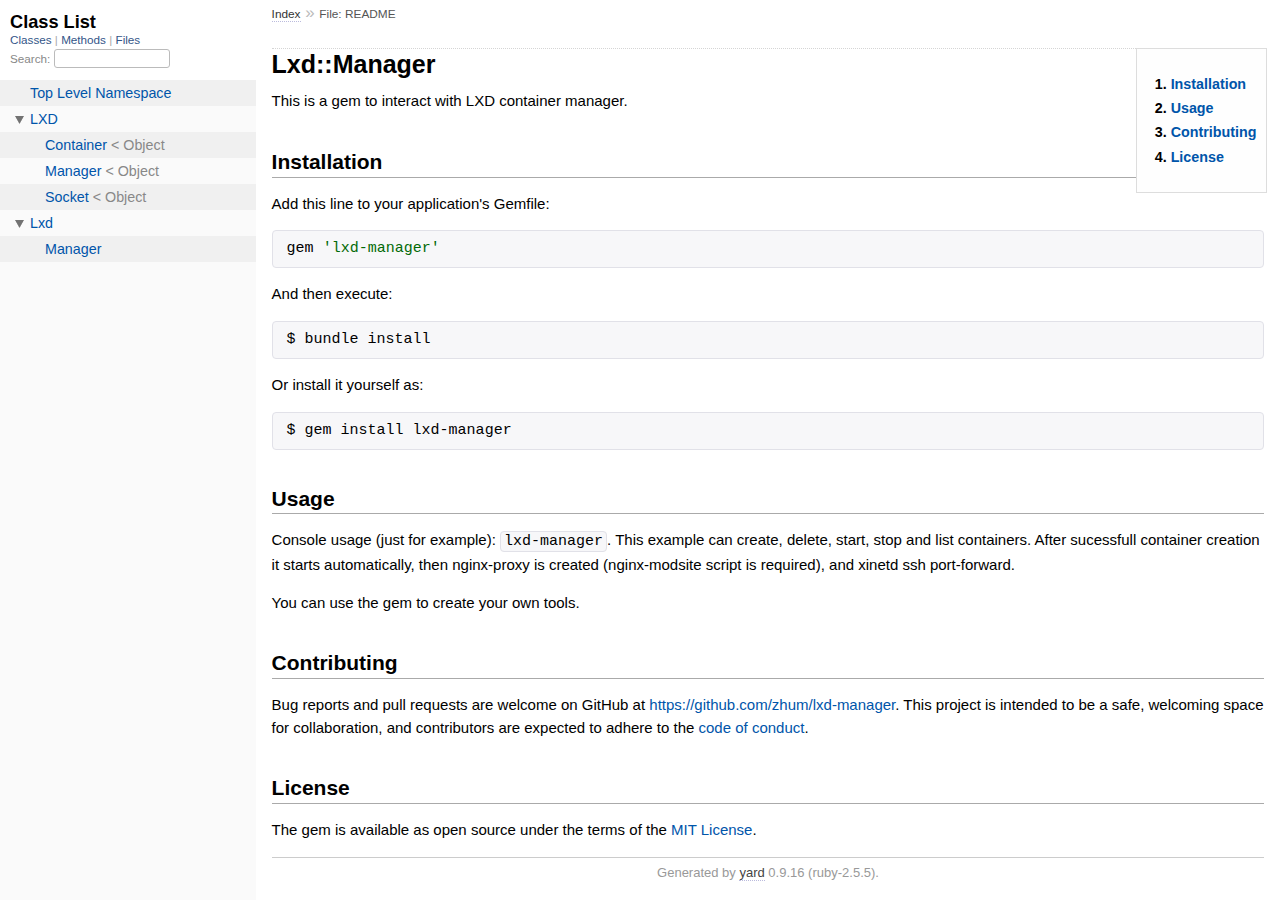
==== doc/index.html @ 020a303a "docs added" ====
<!DOCTYPE html>
<html>
  <head>
    <meta charset="UTF-8">
<meta name="viewport" content="width=device-width, initial-scale=1.0">
<title>
  File: README
  
    &mdash; Documentation by YARD 0.9.16
  
</title>

  <link rel="stylesheet" href="css/style.css" type="text/css" charset="utf-8" />

  <link rel="stylesheet" href="css/common.css" type="text/css" charset="utf-8" />

<script type="text/javascript" charset="utf-8">
  pathId = "README";
  relpath = '';
</script>


  <script type="text/javascript" charset="utf-8" src="js/jquery.js"></script>

  <script type="text/javascript" charset="utf-8" src="js/app.js"></script>


  </head>
  <body>
    <div class="nav_wrap">
      <iframe id="nav" src="class_list.html?1"></iframe>
      <div id="resizer"></div>
    </div>

    <div id="main" tabindex="-1">
      <div id="header">
        <div id="menu">
  
    <a href="_index.html">Index</a> &raquo; 
    <span class="title">File: README</span>
  
</div>

        <div id="search">
  
    <a class="full_list_link" id="class_list_link"
        href="class_list.html">

        <svg width="24" height="24">
          <rect x="0" y="4" width="24" height="4" rx="1" ry="1"></rect>
          <rect x="0" y="12" width="24" height="4" rx="1" ry="1"></rect>
          <rect x="0" y="20" width="24" height="4" rx="1" ry="1"></rect>
        </svg>
    </a>
  
</div>
        <div class="clear"></div>
      </div>

      <div id="content"><div id='filecontents'><h1>Lxd::Manager</h1>

<p>This is a gem to interact with LXD container manager.</p>

<h2>Installation</h2>

<p>Add this line to your application&#39;s Gemfile:</p>

<pre class="code ruby"><code class="ruby"><span class='id identifier rubyid_gem'>gem</span> <span class='tstring'><span class='tstring_beg'>&#39;</span><span class='tstring_content'>lxd-manager</span><span class='tstring_end'>&#39;</span></span>
</code></pre>

<p>And then execute:</p>

<pre class="code ruby"><code class="ruby">$ bundle install
</code></pre>

<p>Or install it yourself as:</p>

<pre class="code ruby"><code class="ruby">$ gem install lxd-manager
</code></pre>

<h2>Usage</h2>

<p>Console usage (just for example): <code>lxd-manager</code>. This example can create, delete, start, stop and list containers.
After sucessfull container creation it starts automatically, then nginx-proxy is created (nginx-modsite script is required),
and xinetd ssh port-forward.</p>

<p>You can use the gem to create your own tools.</p>

<h2>Contributing</h2>

<p>Bug reports and pull requests are welcome on GitHub at <a href="https://github.com/zhum/lxd-manager">https://github.com/zhum/lxd-manager</a>. This project is intended to be a safe, welcoming space for collaboration, and contributors are expected to adhere to the <a href="https://github.com/zhum/lxd-manager/blob/master/CODE_OF_CONDUCT.md">code of conduct</a>.</p>

<h2>License</h2>

<p>The gem is available as open source under the terms of the <a href="https://opensource.org/licenses/MIT">MIT License</a>.</p>
</div></div>

      <div id="footer">
  Generated by
  <a href="http://yardoc.org" title="Yay! A Ruby Documentation Tool" target="_parent">yard</a>
  0.9.16 (ruby-2.5.5).
</div>

    </div>
  </body>
</html>
---- doc/css/style.css ----
html {
  width: 100%;
  height: 100%;
}
body {
  font-family: "Lucida Sans", "Lucida Grande", Verdana, Arial, sans-serif;
  font-size: 13px;
  width: 100%;
  margin: 0;
  padding: 0;
  display: flex;
  display: -webkit-flex;
  display: -ms-flexbox;
}

#nav {
  position: relative;
  width: 100%;
  height: 100%;
  border: 0;
  border-right: 1px dotted #eee;
  overflow: auto;
}
.nav_wrap {
  margin: 0;
  padding: 0;
  width: 20%;
  height: 100%;
  position: relative;
  display: flex;
  display: -webkit-flex;
  display: -ms-flexbox;
  flex-shrink: 0;
  -webkit-flex-shrink: 0;
  -ms-flex: 1 0;
}
#resizer {
  position: absolute;
  right: -5px;
  top: 0;
  width: 10px;
  height: 100%;
  cursor: col-resize;
  z-index: 9999;
}
#main {
  flex: 5 1;
  -webkit-flex: 5 1;
  -ms-flex: 5 1;
  outline: none;
  position: relative;
  background: #fff;
  padding: 1.2em;
  padding-top: 0.2em;
}

@media (max-width: 920px) {
  .nav_wrap { width: 100%; top: 0; right: 0; overflow: visible; position: absolute; }
  #resizer { display: none; }
  #nav {
    z-index: 9999;
    background: #fff;
    display: none;
    position: absolute;
    top: 40px;
    right: 12px;
    width: 500px;
    max-width: 80%;
    height: 80%;
    overflow-y: scroll;
    border: 1px solid #999;
    border-collapse: collapse;
    box-shadow: -7px 5px 25px #aaa;
    border-radius: 2px;
  }
}

@media (min-width: 920px) {
  body { height: 100%; overflow: hidden; }
  #main { height: 100%; overflow: auto; }
  #search { display: none; }
}

#main img { max-width: 100%; }
h1 { font-size: 25px; margin: 1em 0 0.5em; padding-top: 4px; border-top: 1px dotted #d5d5d5; }
h1.noborder { border-top: 0px; margin-top: 0; padding-top: 4px; }
h1.title { margin-bottom: 10px; }
h1.alphaindex { margin-top: 0; font-size: 22px; }
h2 {
  padding: 0;
  padding-bottom: 3px;
  border-bottom: 1px #aaa solid;
  font-size: 1.4em;
  margin: 1.8em 0 0.5em;
  position: relative;
}
h2 small { font-weight: normal; font-size: 0.7em; display: inline; position: absolute; right: 0; }
h2 small a {
  display: block;
  height: 20px;
  border: 1px solid #aaa;
  border-bottom: 0;
  border-top-left-radius: 5px;
  background: #f8f8f8;
  position: relative;
  padding: 2px 7px;
}
.clear { clear: both; }
.inline { display: inline; }
.inline p:first-child { display: inline; }
.docstring, .tags, #filecontents { font-size: 15px; line-height: 1.5145em; }
.docstring p > code, .docstring p > tt, .tags p > code, .tags p > tt {
  color: #c7254e; background: #f9f2f4; padding: 2px 4px; font-size: 1em;
  border-radius: 4px;
}
.docstring h1, .docstring h2, .docstring h3, .docstring h4 { padding: 0; border: 0; border-bottom: 1px dotted #bbb; }
.docstring h1 { font-size: 1.2em; }
.docstring h2 { font-size: 1.1em; }
.docstring h3, .docstring h4 { font-size: 1em; border-bottom: 0; padding-top: 10px; }
.summary_desc .object_link a, .docstring .object_link a {
  font-family: monospace; font-size: 1.05em;
  color: #05a; background: #EDF4FA; padding: 2px 4px; font-size: 1em;
  border-radius: 4px;
}
.rdoc-term { padding-right: 25px; font-weight: bold; }
.rdoc-list p { margin: 0; padding: 0; margin-bottom: 4px; }
.summary_desc pre.code .object_link a, .docstring pre.code .object_link a {
  padding: 0px; background: inherit; color: inherit; border-radius: inherit;
}

/* style for <table> */
#filecontents table, .docstring table { border-collapse: collapse; }
#filecontents table th, #filecontents table td,
.docstring table th, .docstring table td { border: 1px solid #ccc; padding: 8px; padding-right: 17px; }
#filecontents table tr:nth-child(odd),
.docstring table tr:nth-child(odd) { background: #eee; }
#filecontents table tr:nth-child(even),
.docstring table tr:nth-child(even) { background: #fff; }
#filecontents table th, .docstring table th { background: #fff; }

/* style for <ul> */
#filecontents li > p, .docstring li > p { margin: 0px; }
#filecontents ul, .docstring ul { padding-left: 20px; }
/* style for <dl> */
#filecontents dl, .docstring dl { border: 1px solid #ccc; }
#filecontents dt, .docstring dt { background: #ddd; font-weight: bold; padding: 3px 5px; }
#filecontents dd, .docstring dd { padding: 5px 0px; margin-left: 18px; }
#filecontents dd > p, .docstring dd > p { margin: 0px; }

.note {
  color: #222;
  margin: 20px 0;
  padding: 10px;
  border: 1px solid #eee;
  border-radius: 3px;
  display: block;
}
.docstring .note {
  border-left-color: #ccc;
  border-left-width: 5px;
}
.note.todo { background: #ffffc5; border-color: #ececaa; }
.note.returns_void { background: #efefef; }
.note.deprecated { background: #ffe5e5; border-color: #e9dada; }
.note.title.deprecated { background: #ffe5e5; border-color: #e9dada; }
.note.private { background: #ffffc5; border-color: #ececaa; }
.note.title { padding: 3px 6px; font-size: 0.9em; font-family: "Lucida Sans", "Lucida Grande", Verdana, Arial, sans-serif; display: inline; }
.summary_signature + .note.title { margin-left: 7px; }
h1 .note.title { font-size: 0.5em; font-weight: normal; padding: 3px 5px; position: relative; top: -3px; text-transform: capitalize; }
.note.title { background: #efefef; }
.note.title.constructor { color: #fff; background: #6a98d6; border-color: #6689d6; }
.note.title.writeonly { color: #fff; background: #45a638; border-color: #2da31d; }
.note.title.readonly { color: #fff; background: #6a98d6; border-color: #6689d6; }
.note.title.private { background: #d5d5d5; border-color: #c5c5c5; }
.note.title.not_defined_here { background: transparent; border: none; font-style: italic; }
.discussion .note { margin-top: 6px; }
.discussion .note:first-child { margin-top: 0; }

h3.inherited {
  font-style: italic;
  font-family: "Lucida Sans", "Lucida Grande", Verdana, Arial, sans-serif;
  font-weight: normal;
  padding: 0;
  margin: 0;
  margin-top: 12px;
  margin-bottom: 3px;
  font-size: 13px;
}
p.inherited {
  padding: 0;
  margin: 0;
  margin-left: 25px;
}

.box_info dl {
  margin: 0;
  border: 0;
  width: 100%;
  font-size: 1em;
  display: flex;
  display: -webkit-flex;
  display: -ms-flexbox;
}
.box_info dl dt {
  flex-shrink: 0;
  -webkit-flex-shrink: 1;
  -ms-flex-shrink: 1;
  width: 100px;
  text-align: right;
  font-weight: bold;
  border: 1px solid #aaa;
  border-width: 1px 0px 0px 1px;
  padding: 6px 0;
  padding-right: 10px;
}
.box_info dl dd {
  flex-grow: 1;
  -webkit-flex-grow: 1;
  -ms-flex: 1;
  max-width: 420px;
  padding: 6px 0;
  padding-right: 20px;
  border: 1px solid #aaa;
  border-width: 1px 1px 0 0;
  overflow: hidden;
  position: relative;
}
.box_info dl:last-child > * {
  border-bottom: 1px solid #aaa;
}
.box_info dl:nth-child(odd) > * { background: #eee; }
.box_info dl:nth-child(even) > * { background: #fff; }
.box_info dl > * { margin: 0; }

ul.toplevel { list-style: none; padding-left: 0; font-size: 1.1em; }
.index_inline_list { padding-left: 0; font-size: 1.1em; }

.index_inline_list li {
  list-style: none;
  display: inline-block;
  padding: 0 12px;
  line-height: 30px;
  margin-bottom: 5px;
}

dl.constants { margin-left: 10px; }
dl.constants dt { font-weight: bold; font-size: 1.1em; margin-bottom: 5px; }
dl.constants.compact dt { display: inline-block; font-weight: normal }
dl.constants dd { width: 75%; white-space: pre; font-family: monospace; margin-bottom: 18px; }
dl.constants .docstring .note:first-child { margin-top: 5px; }

.summary_desc {
  margin-left: 32px;
  display: block;
  font-family: sans-serif;
  font-size: 1.1em;
  margin-top: 8px;
  line-height: 1.5145em;
  margin-bottom: 0.8em;
}
.summary_desc tt { font-size: 0.9em; }
dl.constants .note { padding: 2px 6px; padding-right: 12px; margin-top: 6px; }
dl.constants .docstring { margin-left: 32px; font-size: 0.9em; font-weight: normal; }
dl.constants .tags { padding-left: 32px; font-size: 0.9em; line-height: 0.8em; }
dl.constants .discussion *:first-child { margin-top: 0; }
dl.constants .discussion *:last-child { margin-bottom: 0; }

.method_details { border-top: 1px dotted #ccc; margin-top: 25px; padding-top: 0; }
.method_details.first { border: 0; margin-top: 5px; }
.method_details.first h3.signature { margin-top: 1em; }
p.signature, h3.signature {
  font-size: 1.1em; font-weight: normal; font-family: Monaco, Consolas, Courier, monospace;
  padding: 6px 10px; margin-top: 1em;
  background: #E8F4FF; border: 1px solid #d8d8e5; border-radius: 5px;
}
p.signature tt,
h3.signature tt { font-family: Monaco, Consolas, Courier, monospace; }
p.signature .overload,
h3.signature .overload { display: block; }
p.signature .extras,
h3.signature .extras { font-weight: normal; font-family: sans-serif; color: #444; font-size: 1em; }
p.signature .not_defined_here,
h3.signature .not_defined_here,
p.signature .aliases,
h3.signature .aliases { display: block; font-weight: normal; font-size: 0.9em; font-family: sans-serif; margin-top: 0px; color: #555; }
p.signature .aliases .names,
h3.signature .aliases .names { font-family: Monaco, Consolas, Courier, monospace; font-weight: bold; color: #000; font-size: 1.2em; }

.tags .tag_title { font-size: 1.05em; margin-bottom: 0; font-weight: bold; }
.tags .tag_title tt { color: initial; padding: initial; background: initial; }
.tags ul { margin-top: 5px; padding-left: 30px; list-style: square; }
.tags ul li { margin-bottom: 3px; }
.tags ul .name { font-family: monospace; font-weight: bold; }
.tags ul .note { padding: 3px 6px; }
.tags { margin-bottom: 12px; }

.tags .examples .tag_title { margin-bottom: 10px; font-weight: bold; }
.tags .examples .inline p { padding: 0; margin: 0; font-weight: bold; font-size: 1em; }
.tags .examples .inline p:before { content: "▸"; font-size: 1em; margin-right: 5px; }

.tags .overload .overload_item { list-style: none; margin-bottom: 25px; }
.tags .overload .overload_item .signature {
  padding: 2px 8px;
  background: #F1F8FF; border: 1px solid #d8d8e5; border-radius: 3px;
}
.tags .overload .signature { margin-left: -15px; font-family: monospace; display: block; font-size: 1.1em; }
.tags .overload .docstring { margin-top: 15px; }

.defines { display: none; }

#method_missing_details .notice.this { position: relative; top: -8px; color: #888; padding: 0; margin: 0; }

.showSource { font-size: 0.9em; }
.showSource a, .showSource a:visited { text-decoration: none; color: #666; }

#content a, #content a:visited { text-decoration: none; color: #05a; }
#content a:hover { background: #ffffa5; }

ul.summary {
  list-style: none;
  font-family: monospace;
  font-size: 1em;
  line-height: 1.5em;
  padding-left: 0px;
}
ul.summary a, ul.summary a:visited {
  text-decoration: none; font-size: 1.1em;
}
ul.summary li { margin-bottom: 5px; }
.summary_signature { padding: 4px 8px; background: #f8f8f8; border: 1px solid #f0f0f0; border-radius: 5px; }
.summary_signature:hover { background: #CFEBFF; border-color: #A4CCDA; cursor: pointer; }
.summary_signature.deprecated { background: #ffe5e5; border-color: #e9dada; }
ul.summary.compact li { display: inline-block; margin: 0px 5px 0px 0px; line-height: 2.6em;}
ul.summary.compact .summary_signature { padding: 5px 7px; padding-right: 4px; }
#content .summary_signature:hover a,
#content .summary_signature:hover a:visited {
  background: transparent;
  color: #049;
}

p.inherited a { font-family: monospace; font-size: 0.9em; }
p.inherited { word-spacing: 5px; font-size: 1.2em; }

p.children { font-size: 1.2em; }
p.children a { font-size: 0.9em; }
p.children strong { font-size: 0.8em; }
p.children strong.modules { padding-left: 5px; }

ul.fullTree { display: none; padding-left: 0; list-style: none; margin-left: 0; margin-bottom: 10px; }
ul.fullTree ul { margin-left: 0; padding-left: 0; list-style: none; }
ul.fullTree li { text-align: center; padding-top: 18px; padding-bottom: 12px; background: url([data-uri]) no-repeat top center; }
ul.fullTree li:first-child { padding-top: 0; background: transparent; }
ul.fullTree li:last-child { padding-bottom: 0; }
.showAll ul.fullTree { display: block; }
.showAll .inheritName { display: none; }

#search { position: absolute; right: 12px; top: 0px; z-index: 9000; }
#search a {
  display: block; float: left;
  padding: 4px 8px; text-decoration: none; color: #05a; fill: #05a;
  border: 1px solid #d8d8e5;
  border-bottom-left-radius: 3px; border-bottom-right-radius: 3px;
  background: #F1F8FF;
  box-shadow: -1px 1px 3px #ddd;
}
#search a:hover { background: #f5faff; color: #06b; fill: #06b; }
#search a.active {
  background: #568; padding-bottom: 20px; color: #fff; fill: #fff;
  border: 1px solid #457;
  border-top-left-radius: 5px; border-top-right-radius: 5px;
}
#search a.inactive { color: #999; fill: #999; }
.inheritanceTree, .toggleDefines {
  float: right;
  border-left: 1px solid #aaa;
  position: absolute; top: 0; right: 0;
  height: 100%;
  background: #f6f6f6;
  padding: 5px;
  min-width: 55px;
  text-align: center;
}

#menu { font-size: 1.3em; color: #bbb; }
#menu .title, #menu a { font-size: 0.7em; }
#menu .title a { font-size: 1em; }
#menu .title { color: #555; }
#menu a, #menu a:visited { color: #333; text-decoration: none; border-bottom: 1px dotted #bbd; }
#menu a:hover { color: #05a; }

#footer { margin-top: 15px; border-top: 1px solid #ccc; text-align: center; padding: 7px 0; color: #999; }
#footer a, #footer a:visited { color: #444; text-decoration: none; border-bottom: 1px dotted #bbd; }
#footer a:hover { color: #05a; }

#listing ul.alpha { font-size: 1.1em; }
#listing ul.alpha { margin: 0; padding: 0; padding-bottom: 10px; list-style: none; }
#listing ul.alpha li.letter { font-size: 1.4em; padding-bottom: 10px; }
#listing ul.alpha ul { margin: 0; padding-left: 15px; }
#listing ul small { color: #666; font-size: 0.7em; }

li.r1 { background: #f0f0f0; }
li.r2 { background: #fafafa; }

#content ul.summary li.deprecated .summary_signature a,
#content ul.summary li.deprecated .summary_signature a:visited { text-decoration: line-through; font-style: italic; }

#toc {
  position: relative;
  float: right;
  overflow-x: auto;
  right: -3px;
  margin-left: 20px;
  margin-bottom: 20px;
  padding: 20px; padding-right: 30px;
  max-width: 300px;
  z-index: 5000;
  background: #fefefe;
  border: 1px solid #ddd;
  box-shadow: -2px 2px 6px #bbb;
}
#toc .title { margin: 0; }
#toc ol { padding-left: 1.8em; }
#toc li { font-size: 1.1em; line-height: 1.7em; }
#toc > ol > li { font-size: 1.1em; font-weight: bold; }
#toc ol > ol { font-size: 0.9em; }
#toc ol ol > ol { padding-left: 2.3em; }
#toc ol + li { margin-top: 0.3em; }
#toc.hidden { padding: 10px; background: #fefefe; box-shadow: none; }
#toc.hidden:hover { background: #fafafa; }
#filecontents h1 + #toc.nofloat { margin-top: 0; }
@media (max-width: 560px) {
  #toc {
    margin-left: 0;
    margin-top: 16px;
    float: none;
    max-width: none;
  }
}

/* syntax highlighting */
.source_code { display: none; padding: 3px 8px; border-left: 8px solid #ddd; margin-top: 5px; }
#filecontents pre.code, .docstring pre.code, .source_code pre { font-family: monospace; }
#filecontents pre.code, .docstring pre.code { display: block; }
.source_code .lines { padding-right: 12px; color: #555; text-align: right; }
#filecontents pre.code, .docstring pre.code,
.tags pre.example {
  padding: 9px 14px;
  margin-top: 4px;
  border: 1px solid #e1e1e8;
  background: #f7f7f9;
  border-radius: 4px;
  font-size: 1em;
  overflow-x: auto;
  line-height: 1.2em;
}
pre.code { color: #000; tab-size: 2; }
pre.code .info.file { color: #555; }
pre.code .val { color: #036A07; }
pre.code .tstring_content,
pre.code .heredoc_beg, pre.code .heredoc_end,
pre.code .qwords_beg, pre.code .qwords_end, pre.code .qwords_sep,
pre.code .words_beg, pre.code .words_end, pre.code .words_sep,
pre.code .qsymbols_beg, pre.code .qsymbols_end, pre.code .qsymbols_sep,
pre.code .symbols_beg, pre.code .symbols_end, pre.code .symbols_sep,
pre.code .tstring, pre.code .dstring { color: #036A07; }
pre.code .fid, pre.code .rubyid_new, pre.code .rubyid_to_s,
pre.code .rubyid_to_sym, pre.code .rubyid_to_f,
pre.code .dot + pre.code .id,
pre.code .rubyid_to_i pre.code .rubyid_each { color: #0085FF; }
pre.code .comment { color: #0066FF; }
pre.code .const, pre.code .constant { color: #585CF6; }
pre.code .label,
pre.code .symbol { color: #C5060B; }
pre.code .kw,
pre.code .rubyid_require,
pre.code .rubyid_extend,
pre.code .rubyid_include { color: #0000FF; }
pre.code .ivar { color: #318495; }
pre.code .gvar,
pre.code .rubyid_backref,
pre.code .rubyid_nth_ref { color: #6D79DE; }
pre.code .regexp, .dregexp { color: #036A07; }
pre.code a { border-bottom: 1px dotted #bbf; }
/* inline code */
*:not(pre) > code {
	padding: 1px 3px 1px 3px;
	border: 1px solid #E1E1E8;
	background: #F7F7F9;
	border-radius: 4px;
}

/* Color fix for links */
#content .summary_desc pre.code .id > .object_link a, /* identifier */
#content .docstring pre.code .id > .object_link a { color: #0085FF; }
#content .summary_desc pre.code .const > .object_link a, /* constant */
#content .docstring pre.code .const > .object_link a { color: #585CF6; }
---- doc/css/common.css ----
/* Override this file with custom rules */
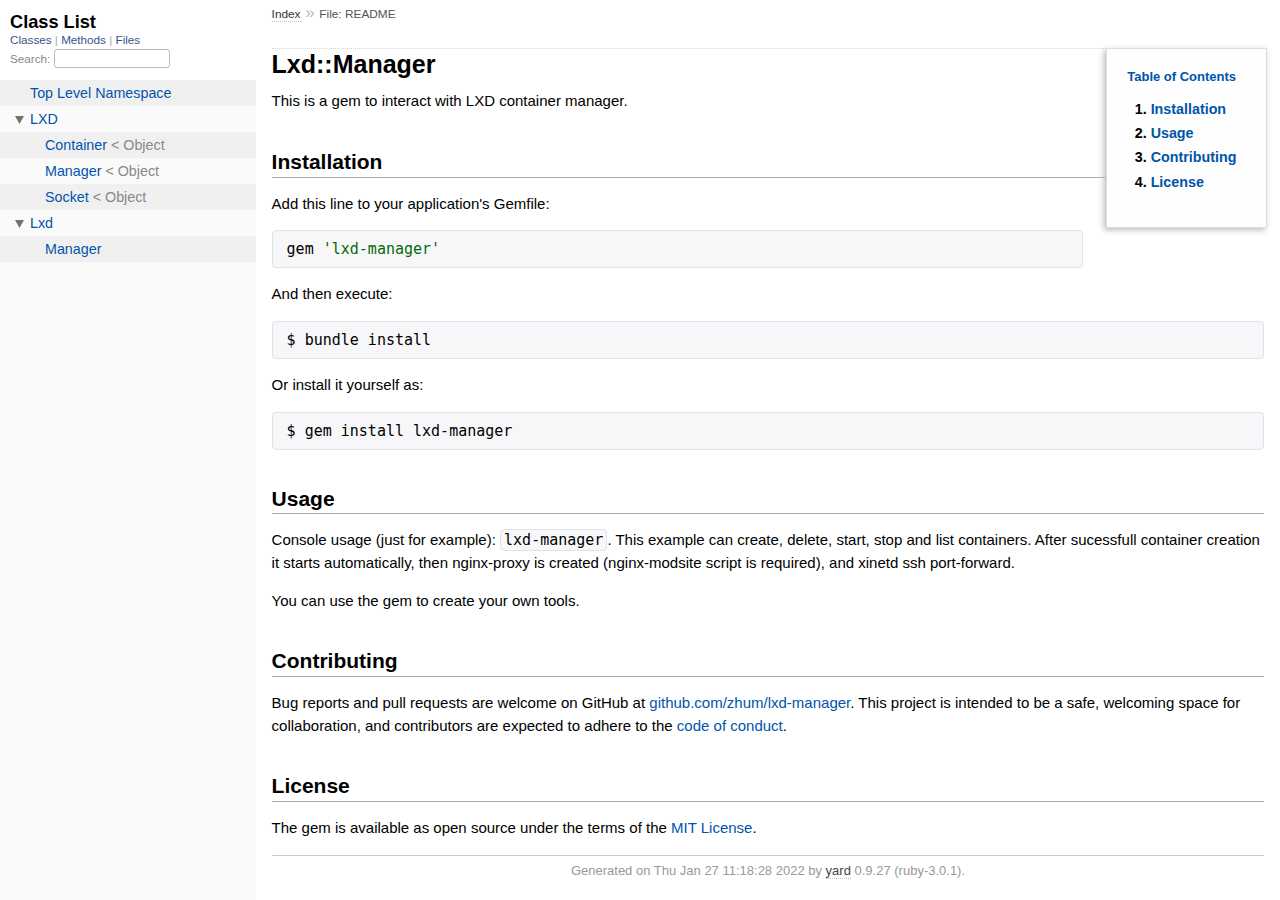
==== commit 884c354e: "add profile attrs" ====
--- a/doc/index.html
+++ b/doc/index.html
@@ -6,15 +6,15 @@
 <title>
   File: README
   
-    &mdash; Documentation by YARD 0.9.16
+    &mdash; Documentation by YARD 0.9.27
   
 </title>
 
-  <link rel="stylesheet" href="css/style.css" type="text/css" charset="utf-8" />
+  <link rel="stylesheet" href="css/style.css" type="text/css" />
 
-  <link rel="stylesheet" href="css/common.css" type="text/css" charset="utf-8" />
+  <link rel="stylesheet" href="css/common.css" type="text/css" />
 
-<script type="text/javascript" charset="utf-8">
+<script type="text/javascript">
   pathId = "README";
   relpath = '';
 </script>
@@ -57,11 +57,12 @@
         <div class="clear"></div>
       </div>
 
-      <div id="content"><div id='filecontents'><h1>Lxd::Manager</h1>
+      <div id="content"><div id='filecontents'>
+<h1 id="label-Lxd-3A-3AManager">Lxd::Manager</h1>
 
 <p>This is a gem to interact with LXD container manager.</p>
 
-<h2>Installation</h2>
+<h2 id="label-Installation">Installation</h2>
 
 <p>Add this line to your application&#39;s Gemfile:</p>
 
@@ -78,27 +79,25 @@
 <pre class="code ruby"><code class="ruby">$ gem install lxd-manager
 </code></pre>
 
-<h2>Usage</h2>
+<h2 id="label-Usage">Usage</h2>
 
-<p>Console usage (just for example): <code>lxd-manager</code>. This example can create, delete, start, stop and list containers.
-After sucessfull container creation it starts automatically, then nginx-proxy is created (nginx-modsite script is required),
-and xinetd ssh port-forward.</p>
+<p>Console usage (just for example): <code>lxd-manager</code>. This example can create, delete, start, stop and list containers. After sucessfull container creation it starts automatically, then nginx-proxy is created (nginx-modsite script is required), and xinetd ssh port-forward.</p>
 
 <p>You can use the gem to create your own tools.</p>
 
-<h2>Contributing</h2>
+<h2 id="label-Contributing">Contributing</h2>
 
-<p>Bug reports and pull requests are welcome on GitHub at <a href="https://github.com/zhum/lxd-manager">https://github.com/zhum/lxd-manager</a>. This project is intended to be a safe, welcoming space for collaboration, and contributors are expected to adhere to the <a href="https://github.com/zhum/lxd-manager/blob/master/CODE_OF_CONDUCT.md">code of conduct</a>.</p>
+<p>Bug reports and pull requests are welcome on GitHub at <a href="https://github.com/zhum/lxd-manager">github.com/zhum/lxd-manager</a>. This project is intended to be a safe, welcoming space for collaboration, and contributors are expected to adhere to the <a href="https://github.com/zhum/lxd-manager/blob/master/CODE_OF_CONDUCT.md">code of conduct</a>.</p>
 
-<h2>License</h2>
+<h2 id="label-License">License</h2>
 
 <p>The gem is available as open source under the terms of the <a href="https://opensource.org/licenses/MIT">MIT License</a>.</p>
 </div></div>
 
       <div id="footer">
-  Generated by
+  Generated on Thu Jan 27 11:18:28 2022 by
   <a href="http://yardoc.org" title="Yay! A Ruby Documentation Tool" target="_parent">yard</a>
-  0.9.16 (ruby-2.5.5).
+  0.9.27 (ruby-3.0.1).
 </div>
 
     </div>
--- a/doc/css/style.css
+++ b/doc/css/style.css
@@ -52,6 +52,7 @@
   background: #fff;
   padding: 1.2em;
   padding-top: 0.2em;
+  box-sizing: border-box;
 }
 
 @media (max-width: 920px) {
@@ -422,8 +423,8 @@
 #toc ol { padding-left: 1.8em; }
 #toc li { font-size: 1.1em; line-height: 1.7em; }
 #toc > ol > li { font-size: 1.1em; font-weight: bold; }
-#toc ol > ol { font-size: 0.9em; }
-#toc ol ol > ol { padding-left: 2.3em; }
+#toc ol > li > ol { font-size: 0.9em; }
+#toc ol ol > li > ol { padding-left: 2.3em; }
 #toc ol + li { margin-top: 0.3em; }
 #toc.hidden { padding: 10px; background: #fefefe; box-shadow: none; }
 #toc.hidden:hover { background: #fafafa; }
